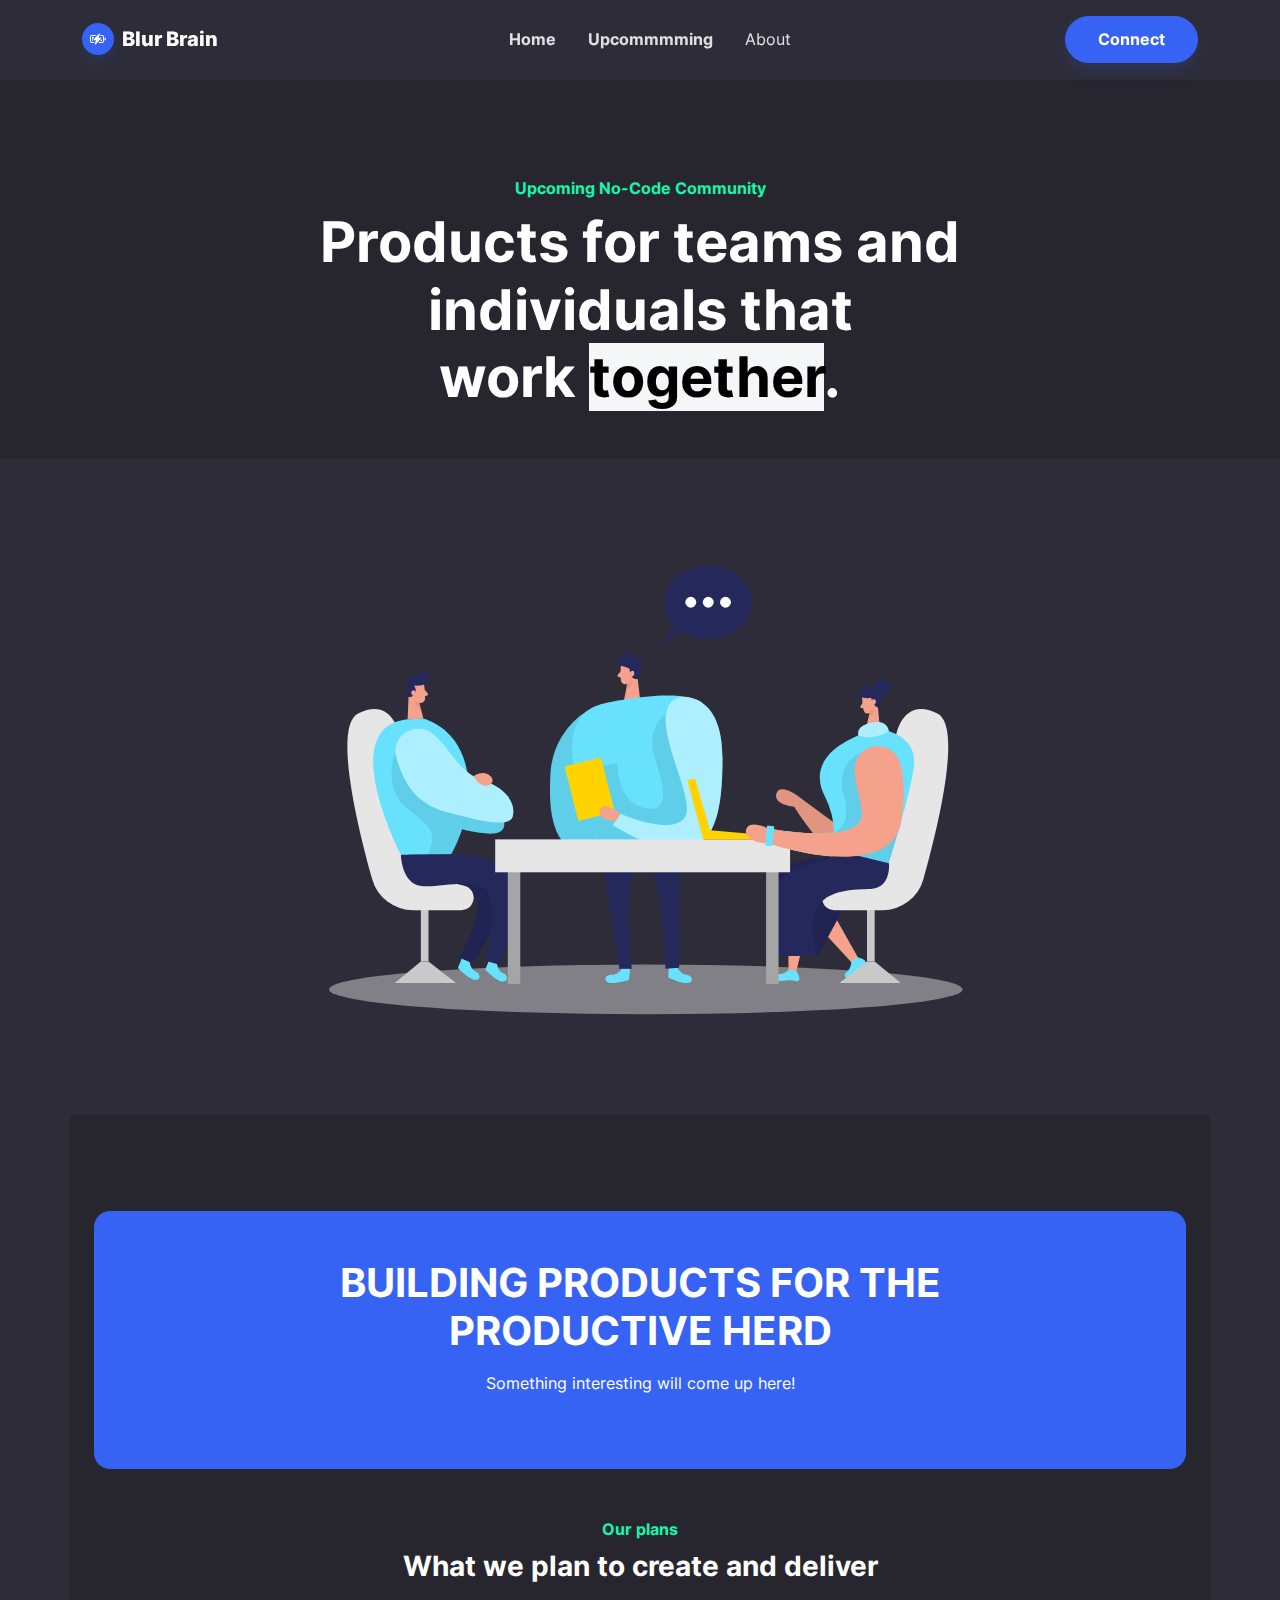
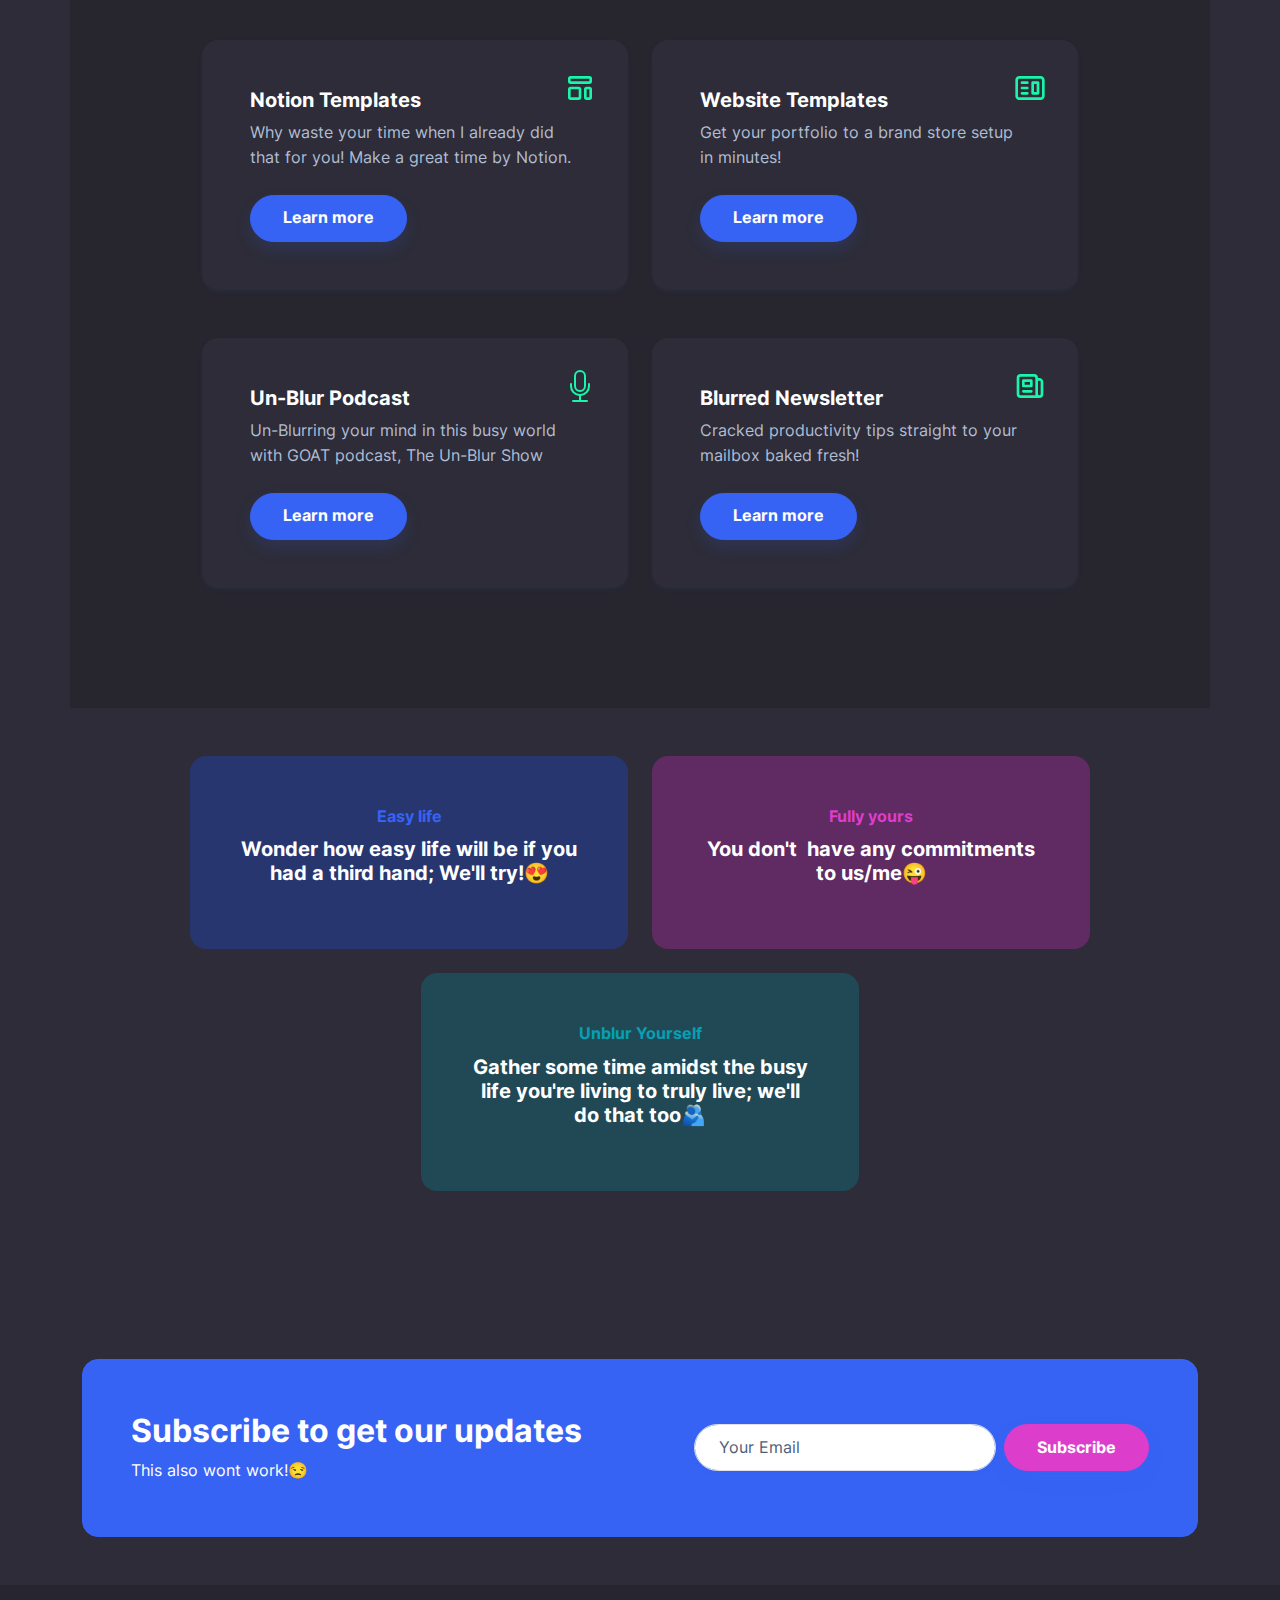
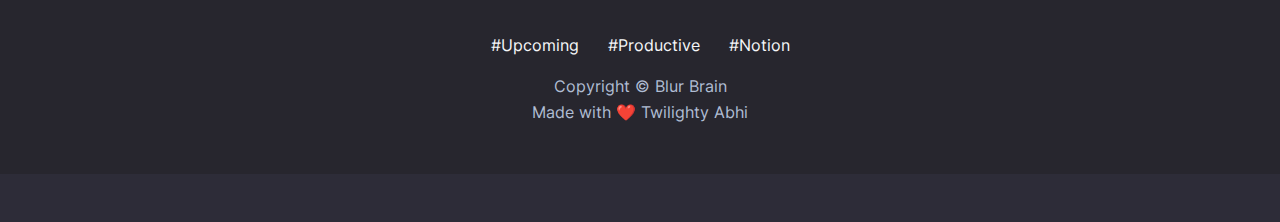
==== index.html @ 736ba72a "update email button" ====
<!DOCTYPE html>
<html lang="en">

<head>
    <meta charset="utf-8">
    <meta name="viewport" content="width=device-width, initial-scale=1.0, shrink-to-fit=no">
    <title>Blur Brain</title>
    <link rel="stylesheet" href="assets/bootstrap/css/bootstrap.min.css?h=c06c53460ac6ab7e74057187c6fd8adc">
    <link rel="stylesheet" href="assets/css/Inter.css?h=03e734e58616d9c693b0b31bc36dc69f">
    <link rel="stylesheet" href="assets/css/Footer-Dark-icons.css?h=8842ee6ebe74b158784dd25783a4609f">
    <link rel="stylesheet" href="assets/css/Team-images.css?h=4f3cfa46e40e236365345fc77963f4b8">
</head>

<body>
    <!-- Start: Navbar Centered Links -->
    <nav class="navbar navbar-dark navbar-expand-md sticky-top py-3" id="mainNav">
        <div class="container"><a class="navbar-brand d-flex align-items-center" href="/"><span class="bs-icon-sm bs-icon-circle bs-icon-primary shadow d-flex justify-content-center align-items-center me-2 bs-icon"><svg xmlns="http://www.w3.org/2000/svg" width="1em" height="1em" fill="currentColor" viewBox="0 0 16 16" class="bi bi-battery-charging">
                        <path d="M9.585 2.568a.5.5 0 0 1 .226.58L8.677 6.832h1.99a.5.5 0 0 1 .364.843l-5.334 5.667a.5.5 0 0 1-.842-.49L5.99 9.167H4a.5.5 0 0 1-.364-.843l5.333-5.667a.5.5 0 0 1 .616-.09z"></path>
                        <path d="M2 4h4.332l-.94 1H2a1 1 0 0 0-1 1v4a1 1 0 0 0 1 1h2.38l-.308 1H2a2 2 0 0 1-2-2V6a2 2 0 0 1 2-2z"></path>
                        <path d="M2 6h2.45L2.908 7.639A1.5 1.5 0 0 0 3.313 10H2V6zm8.595-2-.308 1H12a1 1 0 0 1 1 1v4a1 1 0 0 1-1 1H9.276l-.942 1H12a2 2 0 0 0 2-2V6a2 2 0 0 0-2-2h-1.405z"></path>
                        <path d="M12 10h-1.783l1.542-1.639c.097-.103.178-.218.241-.34V10zm0-3.354V6h-.646a1.5 1.5 0 0 1 .646.646zM16 8a1.5 1.5 0 0 1-1.5 1.5v-3A1.5 1.5 0 0 1 16 8z"></path>
                    </svg></span><strong>Blur Brain</strong></a><button data-bs-toggle="collapse" class="navbar-toggler" data-bs-target="#navcol-1"><span class="visually-hidden">Toggle navigation</span><span class="navbar-toggler-icon"></span></button>
            <div class="collapse navbar-collapse" id="navcol-1">
                <ul class="navbar-nav mx-auto">
                    <li class="nav-item"><a class="nav-link active" href="index.html">Home</a></li>
                    <li class="nav-item"><a class="nav-link active" data-bs-toggle="tooltip" data-bss-tooltip="" rel="author" title="See sometime soon, I'm slow in building!">Upcommmming</a></li>
                    <li class="nav-item"></li>
                    <li class="nav-item"></li>
                    <li class="nav-item"><a class="nav-link" href="about.html">About</a></li>
                </ul><a class="btn btn-primary shadow" role="button" href="mailto:info.twilightyabhi@gmail.com">Connect</a>
            </div>
        </div>
    </nav><!-- End: Navbar Centered Links -->
    <header class="bg-dark">
        <!-- Start: Hero Clean Reverse -->
        <div class="container pt-4 pt-xl-5">
            <div class="row pt-5">
                <div class="col-md-8 col-xl-8 text-center text-md-start mx-auto">
                    <div class="text-center">
                        <p class="fw-bold text-success mb-2">Upcoming No-Code Community</p>
                    </div>
                    <h1 class="display-4 fw-bold text-center mb-5">Products for teams and individuals that work&nbsp;<span class="text-bg-light underline">together</span>.</h1>
                </div>
            </div>
        </div><!-- End: Hero Clean Reverse -->
    </header><!-- Start: Brands -->
    <section class="text-center py-5"><img class="img-fluid" src="assets/img/illustrations/meeting.svg?h=c663f8d8c612bee13c84963c242e37c8" width="743" height="560"></section><!-- End: Brands -->
    <section>
        <!-- Start: Features Cards -->
        <div class="container bg-dark py-5">
            <!-- Start: Hero Banner Color -->
            <section class="py-4 py-xl-5">
                <div class="container h-100">
                    <div class="text-white bg-primary border rounded border-0 p-4 py-5">
                        <div class="row h-100">
                            <div class="col-md-10 col-xl-8 text-center d-flex d-sm-flex d-md-flex justify-content-center align-items-center mx-auto justify-content-md-start align-items-md-center justify-content-xl-center">
                                <div>
                                    <h1 class="text-uppercase fw-bold text-white mb-3">Building products for the productive herd</h1>
                                    <p class="mb-4">Something interesting will come up here!</p>
                                </div>
                            </div>
                        </div>
                    </div>
                </div>
            </section><!-- End: Hero Banner Color -->
            <div class="row">
                <div class="col-md-8 col-xl-6 text-center mx-auto">
                    <p class="fw-bold text-success mb-2">Our plans</p>
                    <h3 class="fw-bold">What we plan to create and deliver</h3>
                </div>
            </div>
            <div class="py-5 p-lg-5">
                <div class="row row-cols-1 row-cols-md-2 mx-auto" style="max-width: 900px;">
                    <div class="col mb-5">
                        <div class="card shadow-sm">
                            <div class="card-body px-4 py-5 px-md-5">
                                <div class="bs-icon-lg d-flex justify-content-center align-items-center mb-3 bs-icon" style="top: 1rem;right: 1rem;position: absolute;"><svg xmlns="http://www.w3.org/2000/svg" width="1em" height="1em" viewBox="0 0 24 24" fill="none" class="text-success">
                                        <path d="M4 5C4 4.44772 4.44772 4 5 4H19C19.5523 4 20 4.44772 20 5V7C20 7.55228 19.5523 8 19 8H5C4.44772 8 4 7.55228 4 7V5Z" stroke="currentColor" stroke-width="2" stroke-linecap="round" stroke-linejoin="round"></path>
                                        <path d="M4 13C4 12.4477 4.44772 12 5 12H11C11.5523 12 12 12.4477 12 13V19C12 19.5523 11.5523 20 11 20H5C4.44772 20 4 19.5523 4 19V13Z" stroke="currentColor" stroke-width="2" stroke-linecap="round" stroke-linejoin="round"></path>
                                        <path d="M16 13C16 12.4477 16.4477 12 17 12H19C19.5523 12 20 12.4477 20 13V19C20 19.5523 19.5523 20 19 20H17C16.4477 20 16 19.5523 16 19V13Z" stroke="currentColor" stroke-width="2" stroke-linecap="round" stroke-linejoin="round"></path>
                                    </svg></div>
                                <h5 class="fw-bold card-title">Notion Templates</h5>
                                <p class="text-muted card-text mb-4">Why waste your time when I already did that for you! Make a great time by Notion.</p><button class="btn btn-primary shadow" data-bs-toggle="tooltip" data-bss-tooltip="" type="button" title="Come back after sometime, Im slow in building!">Learn more</button>
                            </div>
                        </div>
                    </div>
                    <div class="col mb-5">
                        <div class="card shadow-sm">
                            <div class="card-body px-4 py-5 px-md-5">
                                <div class="bs-icon-lg d-flex justify-content-center align-items-center mb-3 bs-icon" style="top: 1rem;right: 1rem;position: absolute;"><svg xmlns="http://www.w3.org/2000/svg" width="1em" height="1em" viewBox="0 0 24 24" fill="none" class="text-success">
                                        <path fill-rule="evenodd" clip-rule="evenodd" d="M14 7C13.4477 7 13 7.44772 13 8V16C13 16.5523 13.4477 17 14 17H18C18.5523 17 19 16.5523 19 16V8C19 7.44772 18.5523 7 18 7H14ZM17 9H15V15H17V9Z" fill="currentColor"></path>
                                        <path d="M6 7C5.44772 7 5 7.44772 5 8C5 8.55228 5.44772 9 6 9H10C10.5523 9 11 8.55228 11 8C11 7.44772 10.5523 7 10 7H6Z" fill="currentColor"></path>
                                        <path d="M6 11C5.44772 11 5 11.4477 5 12C5 12.5523 5.44772 13 6 13H10C10.5523 13 11 12.5523 11 12C11 11.4477 10.5523 11 10 11H6Z" fill="currentColor"></path>
                                        <path d="M5 16C5 15.4477 5.44772 15 6 15H10C10.5523 15 11 15.4477 11 16C11 16.5523 10.5523 17 10 17H6C5.44772 17 5 16.5523 5 16Z" fill="currentColor"></path>
                                        <path fill-rule="evenodd" clip-rule="evenodd" d="M4 3C2.34315 3 1 4.34315 1 6V18C1 19.6569 2.34315 21 4 21H20C21.6569 21 23 19.6569 23 18V6C23 4.34315 21.6569 3 20 3H4ZM20 5H4C3.44772 5 3 5.44772 3 6V18C3 18.5523 3.44772 19 4 19H20C20.5523 19 21 18.5523 21 18V6C21 5.44772 20.5523 5 20 5Z" fill="currentColor"></path>
                                    </svg></div>
                                <h5 class="fw-bold card-title">Website Templates</h5>
                                <p class="text-muted card-text mb-4">Get your portfolio to a brand store setup in minutes!&nbsp;</p><button class="btn btn-primary shadow" data-bs-toggle="tooltip" data-bss-tooltip="" type="button" title="Come back after sometime, Im slow in building!">Learn more</button>
                            </div>
                        </div>
                    </div>
                    <div class="col mb-4">
                        <div class="card shadow-sm">
                            <div class="card-body px-4 py-5 px-md-5">
                                <div class="bs-icon-lg d-flex justify-content-center align-items-center mb-3 bs-icon" style="top: 1rem;right: 1rem;position: absolute;"><svg xmlns="http://www.w3.org/2000/svg" width="1em" height="1em" fill="currentColor" viewBox="0 0 16 16" class="bi bi-mic text-success">
                                        <path d="M3.5 6.5A.5.5 0 0 1 4 7v1a4 4 0 0 0 8 0V7a.5.5 0 0 1 1 0v1a5 5 0 0 1-4.5 4.975V15h3a.5.5 0 0 1 0 1h-7a.5.5 0 0 1 0-1h3v-2.025A5 5 0 0 1 3 8V7a.5.5 0 0 1 .5-.5z"></path>
                                        <path d="M10 8a2 2 0 1 1-4 0V3a2 2 0 1 1 4 0v5zM8 0a3 3 0 0 0-3 3v5a3 3 0 0 0 6 0V3a3 3 0 0 0-3-3z"></path>
                                    </svg></div>
                                <h5 class="fw-bold card-title">Un-Blur Podcast</h5>
                                <p class="text-muted card-text mb-4">Un-Blurring your mind in this busy world with GOAT podcast, The Un-Blur Show&nbsp;</p><button class="btn btn-primary shadow" data-bs-toggle="tooltip" data-bss-tooltip="" type="button" title="Come back after sometime, Im slow in building!">Learn more</button>
                            </div>
                        </div>
                    </div>
                    <div class="col mb-4">
                        <div class="card shadow-sm">
                            <div class="card-body px-4 py-5 px-md-5">
                                <div class="bs-icon-lg d-flex justify-content-center align-items-center mb-3 bs-icon" style="top: 1rem;right: 1rem;position: absolute;"><svg xmlns="http://www.w3.org/2000/svg" width="1em" height="1em" viewBox="0 0 24 24" fill="none" class="text-success">
                                        <path d="M19 20H5C3.89543 20 3 19.1046 3 18L3 6C3 4.89543 3.89543 4 5 4L15 4C16.1046 4 17 4.89543 17 6V7M19 20C17.8954 20 17 19.1046 17 18L17 7M19 20C20.1046 20 21 19.1046 21 18V9C21 7.89543 20.1046 7 19 7L17 7M13 4L9 4M7 16H13M7 8H13V12H7V8Z" stroke="currentColor" stroke-width="2" stroke-linecap="round" stroke-linejoin="round"></path>
                                    </svg></div>
                                <h5 class="fw-bold card-title">Blurred Newsletter</h5>
                                <p class="text-muted card-text mb-4">Cracked productivity tips straight to your mailbox baked fresh!</p><button class="btn btn-primary shadow" data-bs-toggle="tooltip" data-bss-tooltip="" type="button" title="Come back after sometime, Im slow in building!">Learn more</button>
                            </div>
                        </div>
                    </div>
                </div>
            </div>
        </div><!-- End: Features Cards -->
    </section>
    <section>
        <!-- Start: Features Cards -->
        <div class="container py-5">
            <div class="mx-auto" style="max-width: 900px;">
                <div class="row row-cols-1 row-cols-md-2 d-flex justify-content-center">
                    <div class="col mb-4">
                        <div class="card bg-primary-light">
                            <div class="card-body text-center px-4 py-5 px-md-5">
                                <p class="fw-bold text-primary card-text mb-2">Easy life</p>
                                <h5 class="fw-bold card-title mb-3">Wonder how easy life will be if you had a third hand; We'll try!😍</h5>
                            </div>
                        </div>
                    </div>
                    <div class="col mb-4">
                        <div class="card bg-secondary-light">
                            <div class="card-body text-center px-4 py-5 px-md-5">
                                <p class="fw-bold text-secondary card-text mb-2">Fully yours</p>
                                <h5 class="fw-bold card-title mb-3">You don't&nbsp; have any commitments to us/me😜</h5>
                            </div>
                        </div>
                    </div>
                    <div class="col mb-4">
                        <div class="card bg-info-light">
                            <div class="card-body text-center px-4 py-5 px-md-5">
                                <p class="fw-bold text-info card-text mb-2">Unblur Yourself</p>
                                <h5 class="fw-bold card-title mb-3">Gather some time amidst the busy life you're living to truly live; we'll do that too🫂</h5>
                            </div>
                        </div>
                    </div>
                </div>
            </div>
        </div><!-- End: Features Cards -->
    </section><!-- Start: Newsletter Subscription Color -->
    <section class="py-5">
        <!-- Start: Newsletter Primary -->
        <section class="py-5">
            <div class="container">
                <div class="text-white bg-primary border rounded border-primary d-flex flex-column justify-content-between align-items-center flex-lg-row p-4 p-lg-5">
                    <div class="text-center text-lg-start py-3 py-lg-1">
                        <h2 class="fw-bold mb-2">Subscribe to get our updates</h2>
                        <p class="mb-0">This also wont work!😒</p>
                    </div>
                    <form class="d-flex justify-content-center flex-wrap flex-lg-nowrap">
                        <div class="my-2"><input class="border rounded-pill shadow-sm form-control" type="email" name="email" placeholder="Your Email"></div>
                        <div class="my-2"><button class="btn btn-secondary shadow ms-2" type="submit">Subscribe </button></div>
                    </form>
                </div>
            </div>
        </section><!-- End: Newsletter Primary -->
        <!-- Start: Footer Dark -->
        <footer class="text-center bg-dark">
            <div class="container text-white py-4 py-lg-5">
                <ul class="list-inline">
                    <li class="list-inline-item me-4"><a class="link-light" href="#">#Upcoming</a></li>
                    <li class="list-inline-item me-4"><a class="link-light" href="#">#Productive</a></li>
                    <li class="list-inline-item"><a class="link-light" href="#">#Notion</a></li>
                </ul>
                <p class="text-muted mb-0">Copyright © Blur Brain<br>Made with ❤️ Twilighty Abhi</p>
            </div>
        </footer><!-- End: Footer Dark -->
    </section><!-- End: Newsletter Subscription Color -->
    <!-- Start: Footer Multi Column -->
    <footer class="bg-dark"></footer><!-- End: Footer Multi Column -->
    <script src="https://cdn.jsdelivr.net/npm/bootstrap@5.2.3/dist/js/bootstrap.bundle.min.js"></script>
    <script src="assets/js/bs-init.js?h=f85385df9bc7fca4241bc1dbf53b9d61"></script>
    <script src="assets/js/bold-and-dark.js?h=78569998362133b84a76614652f3624f"></script>
</body>

</html>
---- assets/css/Inter.css ----
@font-face {
	font-family: 'Inter';
	src: url(../../assets/fonts/UcC73FwrK3iLTeHuS_fvQtMwCp50KnMa2JL7SUc.woff2?h=03e734e58616d9c693b0b31bc36dc69f) format('woff2');
	font-weight: 300;
	font-style: normal;
	font-display: swap;
	unicode-range: U+0460-052F, U+1C80-1C88, U+20B4, U+2DE0-2DFF, U+A640-A69F, U+FE2E-FE2F;
}

@font-face {
	font-family: 'Inter';
	src: url(../../assets/fonts/UcC73FwrK3iLTeHuS_fvQtMwCp50KnMa0ZL7SUc.woff2?h=03e734e58616d9c693b0b31bc36dc69f) format('woff2');
	font-weight: 300;
	font-style: normal;
	font-display: swap;
	unicode-range: U+0301, U+0400-045F, U+0490-0491, U+04B0-04B1, U+2116;
}

@font-face {
	font-family: 'Inter';
	src: url(../../assets/fonts/UcC73FwrK3iLTeHuS_fvQtMwCp50KnMa2ZL7SUc.woff2?h=03e734e58616d9c693b0b31bc36dc69f) format('woff2');
	font-weight: 300;
	font-style: normal;
	font-display: swap;
	unicode-range: U+1F00-1FFF;
}

@font-face {
	font-family: 'Inter';
	src: url(../../assets/fonts/UcC73FwrK3iLTeHuS_fvQtMwCp50KnMa1pL7SUc.woff2?h=03e734e58616d9c693b0b31bc36dc69f) format('woff2');
	font-weight: 300;
	font-style: normal;
	font-display: swap;
	unicode-range: U+0370-03FF;
}

@font-face {
	font-family: 'Inter';
	src: url(../../assets/fonts/UcC73FwrK3iLTeHuS_fvQtMwCp50KnMa2pL7SUc.woff2?h=03e734e58616d9c693b0b31bc36dc69f) format('woff2');
	font-weight: 300;
	font-style: normal;
	font-display: swap;
	unicode-range: U+0102-0103, U+0110-0111, U+0128-0129, U+0168-0169, U+01A0-01A1, U+01AF-01B0, U+1EA0-1EF9, U+20AB;
}

@font-face {
	font-family: 'Inter';
	src: url(../../assets/fonts/UcC73FwrK3iLTeHuS_fvQtMwCp50KnMa25L7SUc.woff2?h=03e734e58616d9c693b0b31bc36dc69f) format('woff2');
	font-weight: 300;
	font-style: normal;
	font-display: swap;
	unicode-range: U+0100-024F, U+0259, U+1E00-1EFF, U+2020, U+20A0-20AB, U+20AD-20CF, U+2113, U+2C60-2C7F, U+A720-A7FF;
}

@font-face {
	font-family: 'Inter';
	src: url(../../assets/fonts/UcC73FwrK3iLTeHuS_fvQtMwCp50KnMa1ZL7.woff2?h=03e734e58616d9c693b0b31bc36dc69f) format('woff2');
	font-weight: 300;
	font-style: normal;
	font-display: swap;
	unicode-range: U+0000-00FF, U+0131, U+0152-0153, U+02BB-02BC, U+02C6, U+02DA, U+02DC, U+2000-206F, U+2074, U+20AC, U+2122, U+2191, U+2193, U+2212, U+2215, U+FEFF, U+FFFD;
}

@font-face {
	font-family: 'Inter';
	src: url(../../assets/fonts/UcC73FwrK3iLTeHuS_fvQtMwCp50KnMa2JL7SUc.woff2?h=03e734e58616d9c693b0b31bc36dc69f) format('woff2');
	font-weight: 400;
	font-style: normal;
	font-display: swap;
	unicode-range: U+0460-052F, U+1C80-1C88, U+20B4, U+2DE0-2DFF, U+A640-A69F, U+FE2E-FE2F;
}

@font-face {
	font-family: 'Inter';
	src: url(../../assets/fonts/UcC73FwrK3iLTeHuS_fvQtMwCp50KnMa0ZL7SUc.woff2?h=03e734e58616d9c693b0b31bc36dc69f) format('woff2');
	font-weight: 400;
	font-style: normal;
	font-display: swap;
	unicode-range: U+0301, U+0400-045F, U+0490-0491, U+04B0-04B1, U+2116;
}

@font-face {
	font-family: 'Inter';
	src: url(../../assets/fonts/UcC73FwrK3iLTeHuS_fvQtMwCp50KnMa2ZL7SUc.woff2?h=03e734e58616d9c693b0b31bc36dc69f) format('woff2');
	font-weight: 400;
	font-style: normal;
	font-display: swap;
	unicode-range: U+1F00-1FFF;
}

@font-face {
	font-family: 'Inter';
	src: url(../../assets/fonts/UcC73FwrK3iLTeHuS_fvQtMwCp50KnMa1pL7SUc.woff2?h=03e734e58616d9c693b0b31bc36dc69f) format('woff2');
	font-weight: 400;
	font-style: normal;
	font-display: swap;
	unicode-range: U+0370-03FF;
}

@font-face {
	font-family: 'Inter';
	src: url(../../assets/fonts/UcC73FwrK3iLTeHuS_fvQtMwCp50KnMa2pL7SUc.woff2?h=03e734e58616d9c693b0b31bc36dc69f) format('woff2');
	font-weight: 400;
	font-style: normal;
	font-display: swap;
	unicode-range: U+0102-0103, U+0110-0111, U+0128-0129, U+0168-0169, U+01A0-01A1, U+01AF-01B0, U+1EA0-1EF9, U+20AB;
}

@font-face {
	font-family: 'Inter';
	src: url(../../assets/fonts/UcC73FwrK3iLTeHuS_fvQtMwCp50KnMa25L7SUc.woff2?h=03e734e58616d9c693b0b31bc36dc69f) format('woff2');
	font-weight: 400;
	font-style: normal;
	font-display: swap;
	unicode-range: U+0100-024F, U+0259, U+1E00-1EFF, U+2020, U+20A0-20AB, U+20AD-20CF, U+2113, U+2C60-2C7F, U+A720-A7FF;
}

@font-face {
	font-family: 'Inter';
	src: url(../../assets/fonts/UcC73FwrK3iLTeHuS_fvQtMwCp50KnMa1ZL7.woff2?h=03e734e58616d9c693b0b31bc36dc69f) format('woff2');
	font-weight: 400;
	font-style: normal;
	font-display: swap;
	unicode-range: U+0000-00FF, U+0131, U+0152-0153, U+02BB-02BC, U+02C6, U+02DA, U+02DC, U+2000-206F, U+2074, U+20AC, U+2122, U+2191, U+2193, U+2212, U+2215, U+FEFF, U+FFFD;
}

@font-face {
	font-family: 'Inter';
	src: url(../../assets/fonts/UcC73FwrK3iLTeHuS_fvQtMwCp50KnMa2JL7SUc.woff2?h=03e734e58616d9c693b0b31bc36dc69f) format('woff2');
	font-weight: 600;
	font-style: normal;
	font-display: swap;
	unicode-range: U+0460-052F, U+1C80-1C88, U+20B4, U+2DE0-2DFF, U+A640-A69F, U+FE2E-FE2F;
}

@font-face {
	font-family: 'Inter';
	src: url(../../assets/fonts/UcC73FwrK3iLTeHuS_fvQtMwCp50KnMa0ZL7SUc.woff2?h=03e734e58616d9c693b0b31bc36dc69f) format('woff2');
	font-weight: 600;
	font-style: normal;
	font-display: swap;
	unicode-range: U+0301, U+0400-045F, U+0490-0491, U+04B0-04B1, U+2116;
}

@font-face {
	font-family: 'Inter';
	src: url(../../assets/fonts/UcC73FwrK3iLTeHuS_fvQtMwCp50KnMa2ZL7SUc.woff2?h=03e734e58616d9c693b0b31bc36dc69f) format('woff2');
	font-weight: 600;
	font-style: normal;
	font-display: swap;
	unicode-range: U+1F00-1FFF;
}

@font-face {
	font-family: 'Inter';
	src: url(../../assets/fonts/UcC73FwrK3iLTeHuS_fvQtMwCp50KnMa1pL7SUc.woff2?h=03e734e58616d9c693b0b31bc36dc69f) format('woff2');
	font-weight: 600;
	font-style: normal;
	font-display: swap;
	unicode-range: U+0370-03FF;
}

@font-face {
	font-family: 'Inter';
	src: url(../../assets/fonts/UcC73FwrK3iLTeHuS_fvQtMwCp50KnMa2pL7SUc.woff2?h=03e734e58616d9c693b0b31bc36dc69f) format('woff2');
	font-weight: 600;
	font-style: normal;
	font-display: swap;
	unicode-range: U+0102-0103, U+0110-0111, U+0128-0129, U+0168-0169, U+01A0-01A1, U+01AF-01B0, U+1EA0-1EF9, U+20AB;
}

@font-face {
	font-family: 'Inter';
	src: url(../../assets/fonts/UcC73FwrK3iLTeHuS_fvQtMwCp50KnMa25L7SUc.woff2?h=03e734e58616d9c693b0b31bc36dc69f) format('woff2');
	font-weight: 600;
	font-style: normal;
	font-display: swap;
	unicode-range: U+0100-024F, U+0259, U+1E00-1EFF, U+2020, U+20A0-20AB, U+20AD-20CF, U+2113, U+2C60-2C7F, U+A720-A7FF;
}

@font-face {
	font-family: 'Inter';
	src: url(../../assets/fonts/UcC73FwrK3iLTeHuS_fvQtMwCp50KnMa1ZL7.woff2?h=03e734e58616d9c693b0b31bc36dc69f) format('woff2');
	font-weight: 600;
	font-style: normal;
	font-display: swap;
	unicode-range: U+0000-00FF, U+0131, U+0152-0153, U+02BB-02BC, U+02C6, U+02DA, U+02DC, U+2000-206F, U+2074, U+20AC, U+2122, U+2191, U+2193, U+2212, U+2215, U+FEFF, U+FFFD;
}

@font-face {
	font-family: 'Inter';
	src: url(../../assets/fonts/UcC73FwrK3iLTeHuS_fvQtMwCp50KnMa2JL7SUc.woff2?h=03e734e58616d9c693b0b31bc36dc69f) format('woff2');
	font-weight: 700;
	font-style: normal;
	font-display: swap;
	unicode-range: U+0460-052F, U+1C80-1C88, U+20B4, U+2DE0-2DFF, U+A640-A69F, U+FE2E-FE2F;
}

@font-face {
	font-family: 'Inter';
	src: url(../../assets/fonts/UcC73FwrK3iLTeHuS_fvQtMwCp50KnMa0ZL7SUc.woff2?h=03e734e58616d9c693b0b31bc36dc69f) format('woff2');
	font-weight: 700;
	font-style: normal;
	font-display: swap;
	unicode-range: U+0301, U+0400-045F, U+0490-0491, U+04B0-04B1, U+2116;
}

@font-face {
	font-family: 'Inter';
	src: url(../../assets/fonts/UcC73FwrK3iLTeHuS_fvQtMwCp50KnMa2ZL7SUc.woff2?h=03e734e58616d9c693b0b31bc36dc69f) format('woff2');
	font-weight: 700;
	font-style: normal;
	font-display: swap;
	unicode-range: U+1F00-1FFF;
}

@font-face {
	font-family: 'Inter';
	src: url(../../assets/fonts/UcC73FwrK3iLTeHuS_fvQtMwCp50KnMa1pL7SUc.woff2?h=03e734e58616d9c693b0b31bc36dc69f) format('woff2');
	font-weight: 700;
	font-style: normal;
	font-display: swap;
	unicode-range: U+0370-03FF;
}

@font-face {
	font-family: 'Inter';
	src: url(../../assets/fonts/UcC73FwrK3iLTeHuS_fvQtMwCp50KnMa2pL7SUc.woff2?h=03e734e58616d9c693b0b31bc36dc69f) format('woff2');
	font-weight: 700;
	font-style: normal;
	font-display: swap;
	unicode-range: U+0102-0103, U+0110-0111, U+0128-0129, U+0168-0169, U+01A0-01A1, U+01AF-01B0, U+1EA0-1EF9, U+20AB;
}

@font-face {
	font-family: 'Inter';
	src: url(../../assets/fonts/UcC73FwrK3iLTeHuS_fvQtMwCp50KnMa25L7SUc.woff2?h=03e734e58616d9c693b0b31bc36dc69f) format('woff2');
	font-weight: 700;
	font-style: normal;
	font-display: swap;
	unicode-range: U+0100-024F, U+0259, U+1E00-1EFF, U+2020, U+20A0-20AB, U+20AD-20CF, U+2113, U+2C60-2C7F, U+A720-A7FF;
}

@font-face {
	font-family: 'Inter';
	src: url(../../assets/fonts/UcC73FwrK3iLTeHuS_fvQtMwCp50KnMa1ZL7.woff2?h=03e734e58616d9c693b0b31bc36dc69f) format('woff2');
	font-weight: 700;
	font-style: normal;
	font-display: swap;
	unicode-range: U+0000-00FF, U+0131, U+0152-0153, U+02BB-02BC, U+02C6, U+02DA, U+02DC, U+2000-206F, U+2074, U+20AC, U+2122, U+2191, U+2193, U+2212, U+2215, U+FEFF, U+FFFD;
}

@font-face {
	font-family: 'Inter';
	src: url(../../assets/fonts/UcC73FwrK3iLTeHuS_fvQtMwCp50KnMa2JL7SUc.woff2?h=03e734e58616d9c693b0b31bc36dc69f) format('woff2');
	font-weight: 800;
	font-style: normal;
	font-display: swap;
	unicode-range: U+0460-052F, U+1C80-1C88, U+20B4, U+2DE0-2DFF, U+A640-A69F, U+FE2E-FE2F;
}

@font-face {
	font-family: 'Inter';
	src: url(../../assets/fonts/UcC73FwrK3iLTeHuS_fvQtMwCp50KnMa0ZL7SUc.woff2?h=03e734e58616d9c693b0b31bc36dc69f) format('woff2');
	font-weight: 800;
	font-style: normal;
	font-display: swap;
	unicode-range: U+0301, U+0400-045F, U+0490-0491, U+04B0-04B1, U+2116;
}

@font-face {
	font-family: 'Inter';
	src: url(../../assets/fonts/UcC73FwrK3iLTeHuS_fvQtMwCp50KnMa2ZL7SUc.woff2?h=03e734e58616d9c693b0b31bc36dc69f) format('woff2');
	font-weight: 800;
	font-style: normal;
	font-display: swap;
	unicode-range: U+1F00-1FFF;
}

@font-face {
	font-family: 'Inter';
	src: url(../../assets/fonts/UcC73FwrK3iLTeHuS_fvQtMwCp50KnMa1pL7SUc.woff2?h=03e734e58616d9c693b0b31bc36dc69f) format('woff2');
	font-weight: 800;
	font-style: normal;
	font-display: swap;
	unicode-range: U+0370-03FF;
}

@font-face {
	font-family: 'Inter';
	src: url(../../assets/fonts/UcC73FwrK3iLTeHuS_fvQtMwCp50KnMa2pL7SUc.woff2?h=03e734e58616d9c693b0b31bc36dc69f) format('woff2');
	font-weight: 800;
	font-style: normal;
	font-display: swap;
	unicode-range: U+0102-0103, U+0110-0111, U+0128-0129, U+0168-0169, U+01A0-01A1, U+01AF-01B0, U+1EA0-1EF9, U+20AB;
}

@font-face {
	font-family: 'Inter';
	src: url(../../assets/fonts/UcC73FwrK3iLTeHuS_fvQtMwCp50KnMa25L7SUc.woff2?h=03e734e58616d9c693b0b31bc36dc69f) format('woff2');
	font-weight: 800;
	font-style: normal;
	font-display: swap;
	unicode-range: U+0100-024F, U+0259, U+1E00-1EFF, U+2020, U+20A0-20AB, U+20AD-20CF, U+2113, U+2C60-2C7F, U+A720-A7FF;
}

@font-face {
	font-family: 'Inter';
	src: url(../../assets/fonts/UcC73FwrK3iLTeHuS_fvQtMwCp50KnMa1ZL7.woff2?h=03e734e58616d9c693b0b31bc36dc69f) format('woff2');
	font-weight: 800;
	font-style: normal;
	font-display: swap;
	unicode-range: U+0000-00FF, U+0131, U+0152-0153, U+02BB-02BC, U+02C6, U+02DA, U+02DC, U+2000-206F, U+2074, U+20AC, U+2122, U+2191, U+2193, U+2212, U+2215, U+FEFF, U+FFFD;
}
---- assets/css/Footer-Dark-icons.css ----
.bs-icon {
  --bs-icon-size: .75rem;
  display: flex;
  flex-shrink: 0;
  justify-content: center;
  align-items: center;
  font-size: var(--bs-icon-size);
  width: calc(var(--bs-icon-size) * 2);
  height: calc(var(--bs-icon-size) * 2);
  color: var(--bs-primary);
}

.bs-icon-xs {
  --bs-icon-size: 1rem;
  width: calc(var(--bs-icon-size) * 1.5);
  height: calc(var(--bs-icon-size) * 1.5);
}

.bs-icon-sm {
  --bs-icon-size: 1rem;
}

.bs-icon-md {
  --bs-icon-size: 1.5rem;
}

.bs-icon-lg {
  --bs-icon-size: 2rem;
}

.bs-icon-xl {
  --bs-icon-size: 2.5rem;
}

.bs-icon.bs-icon-primary {
  color: var(--bs-white);
  background: var(--bs-primary);
}

.bs-icon.bs-icon-primary-light {
  color: var(--bs-primary);
  background: rgba(var(--bs-primary-rgb), .2);
}

.bs-icon.bs-icon-semi-white {
  color: var(--bs-primary);
  background: rgba(255, 255, 255, .5);
}

.bs-icon.bs-icon-rounded {
  border-radius: .5rem;
}

.bs-icon.bs-icon-circle {
  border-radius: 50%;
}

span {
}
---- assets/css/Team-images.css ----
.fit-cover {
  object-fit: cover;
}
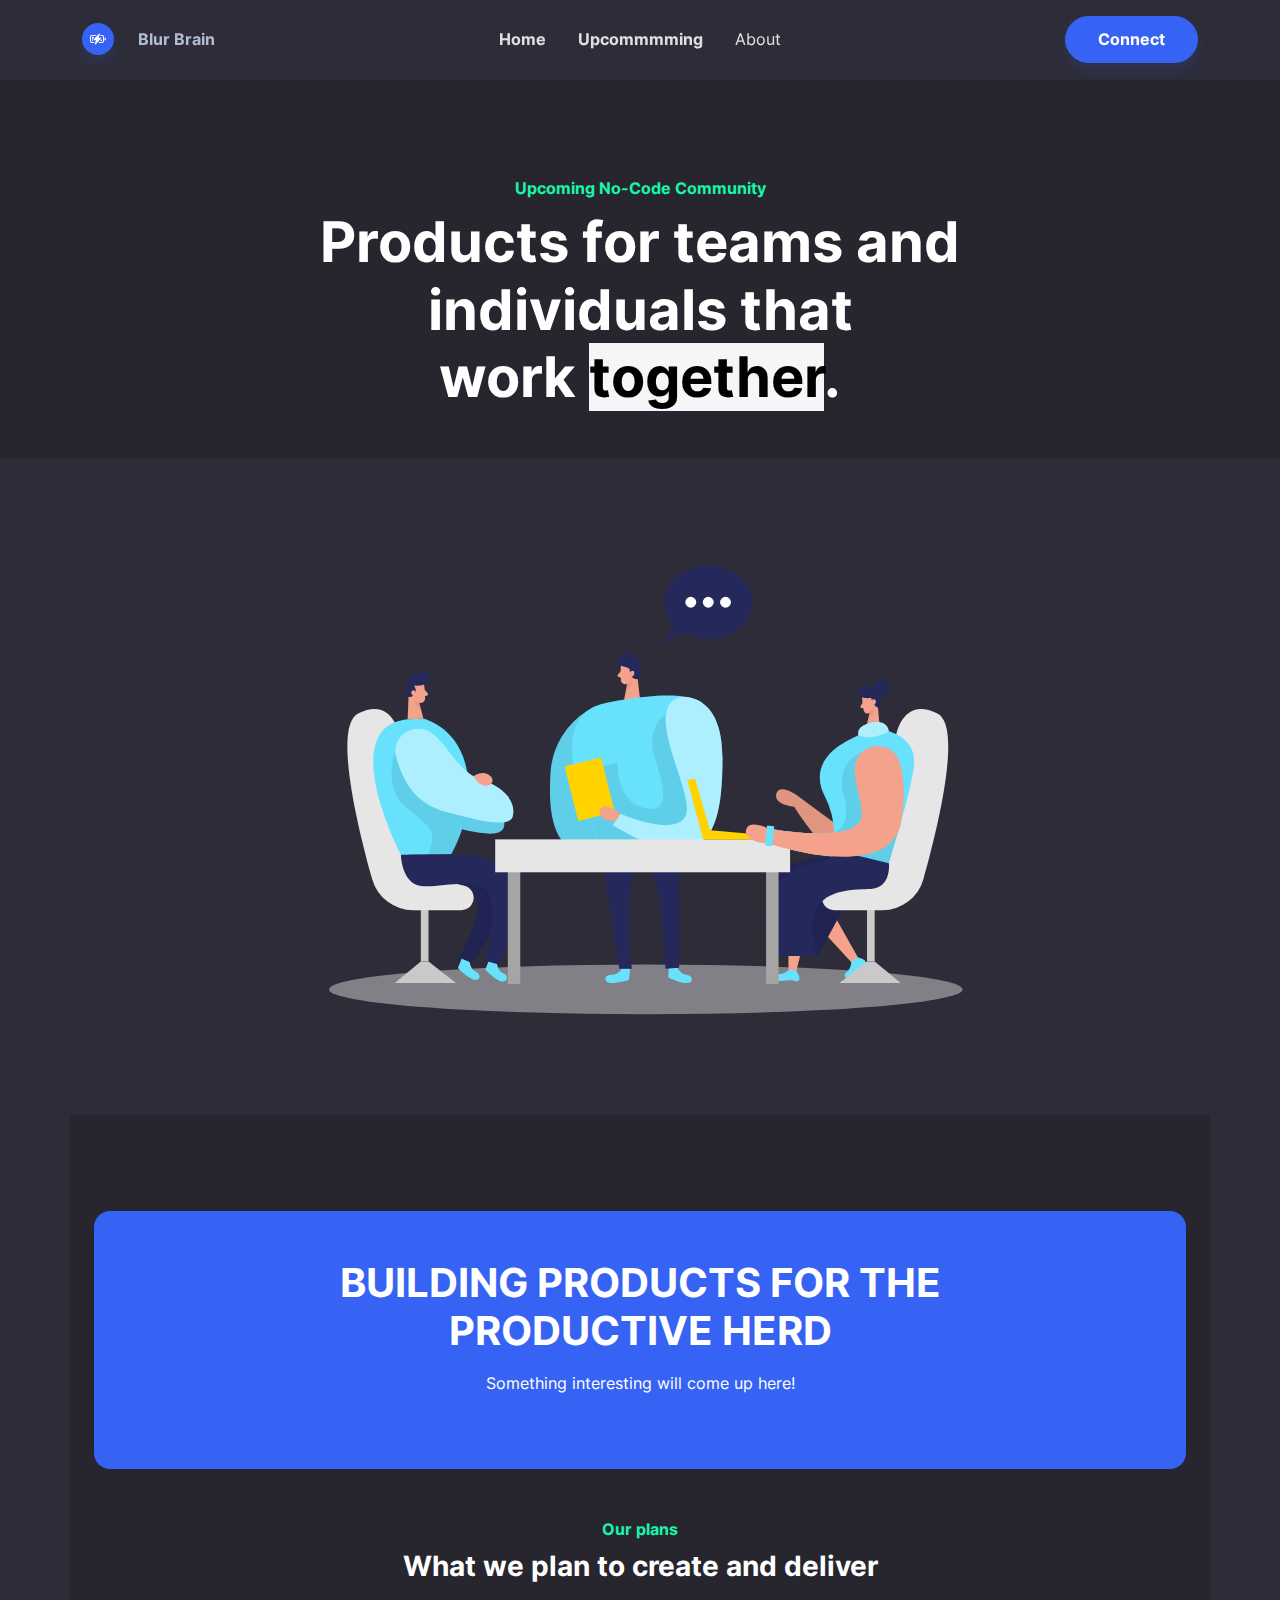
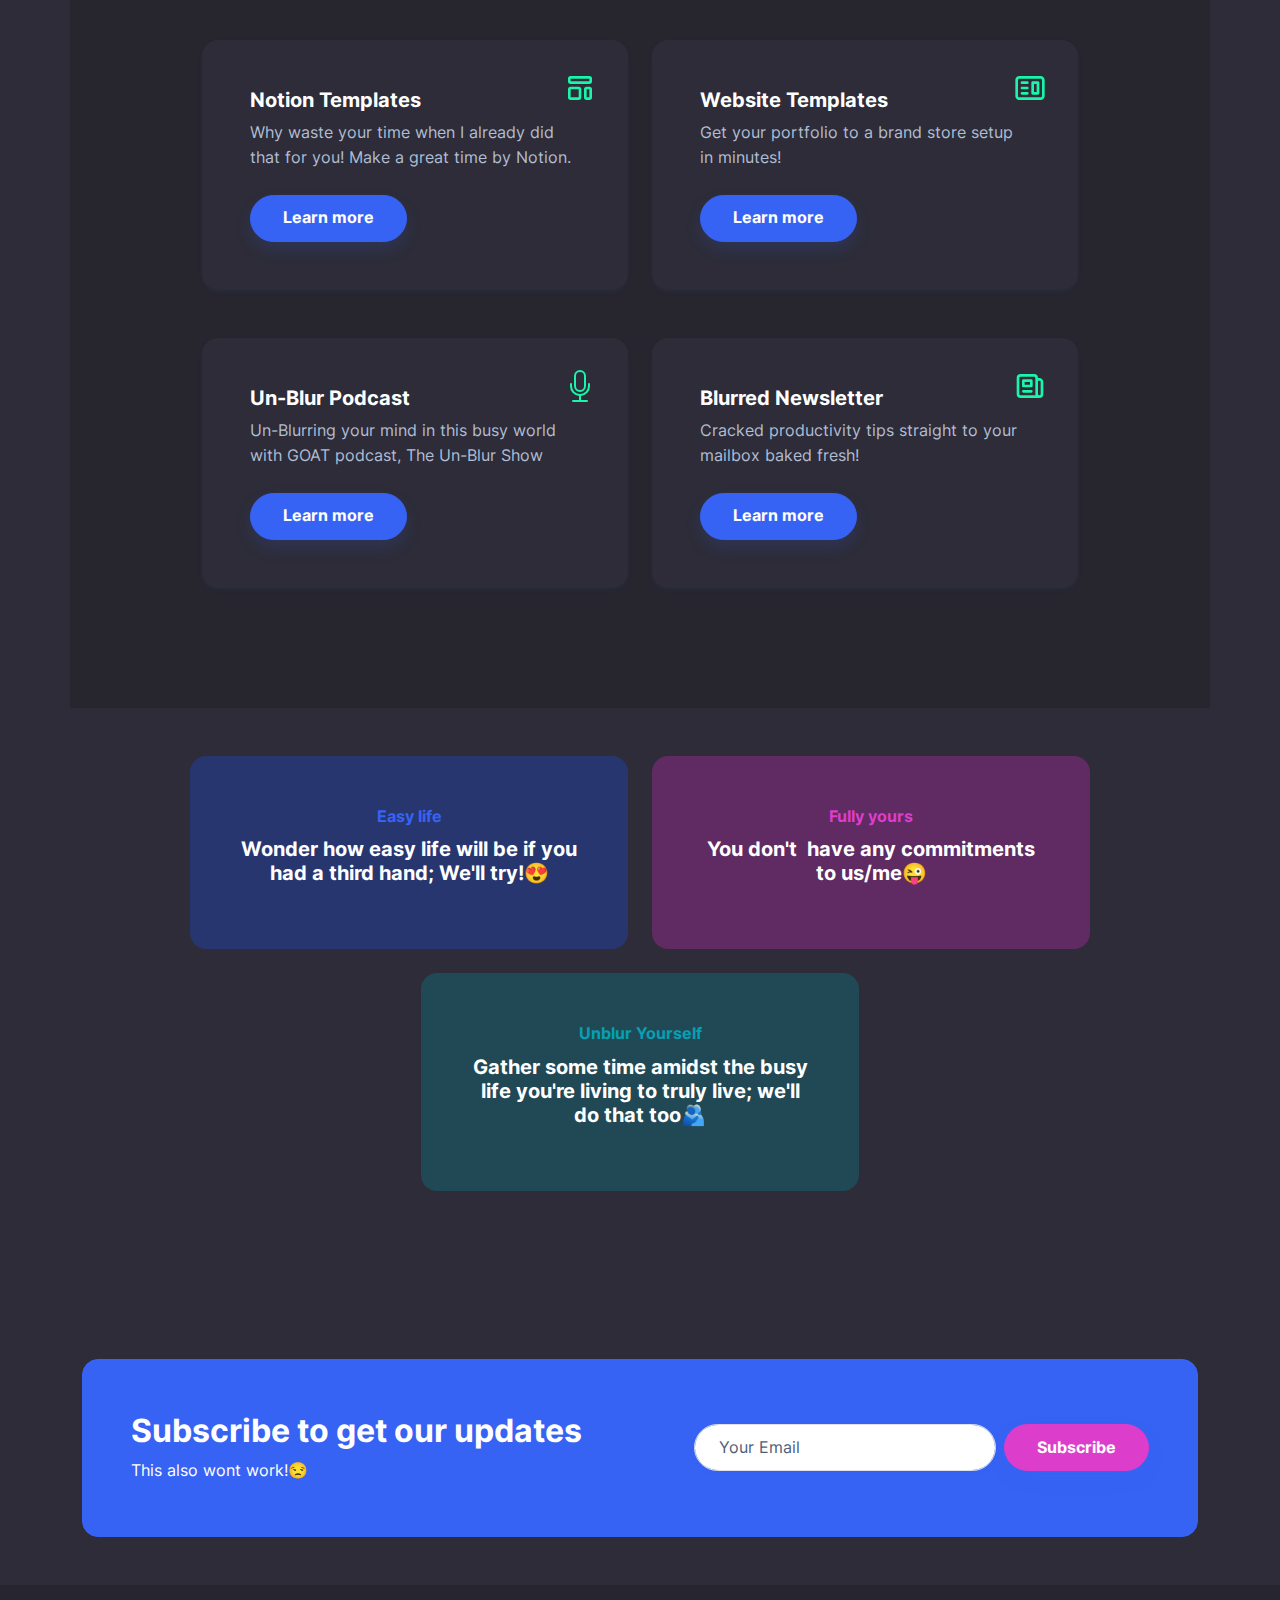
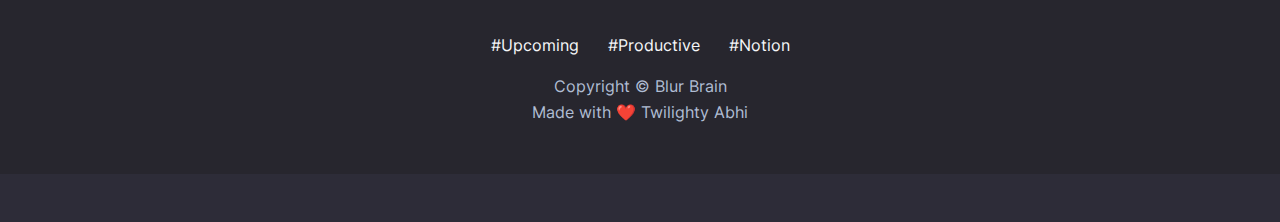
==== commit db263ea5: "Update title link" ====
--- a/index.html
+++ b/index.html
@@ -19,7 +19,7 @@
                         <path d="M2 4h4.332l-.94 1H2a1 1 0 0 0-1 1v4a1 1 0 0 0 1 1h2.38l-.308 1H2a2 2 0 0 1-2-2V6a2 2 0 0 1 2-2z"></path>
                         <path d="M2 6h2.45L2.908 7.639A1.5 1.5 0 0 0 3.313 10H2V6zm8.595-2-.308 1H12a1 1 0 0 1 1 1v4a1 1 0 0 1-1 1H9.276l-.942 1H12a2 2 0 0 0 2-2V6a2 2 0 0 0-2-2h-1.405z"></path>
                         <path d="M12 10h-1.783l1.542-1.639c.097-.103.178-.218.241-.34V10zm0-3.354V6h-.646a1.5 1.5 0 0 1 .646.646zM16 8a1.5 1.5 0 0 1-1.5 1.5v-3A1.5 1.5 0 0 1 16 8z"></path>
-                    </svg></span><strong>Blur Brain</strong></a><button data-bs-toggle="collapse" class="navbar-toggler" data-bs-target="#navcol-1"><span class="visually-hidden">Toggle navigation</span><span class="navbar-toggler-icon"></span></button>
+                    </svg></span><strong> <a href="/index.html" >Blur Brain </a></strong><button data-bs-toggle="collapse" class="navbar-toggler" data-bs-target="#navcol-1"><span class="visually-hidden">Toggle navigation</span><span class="navbar-toggler-icon"></span></button>
             <div class="collapse navbar-collapse" id="navcol-1">
                 <ul class="navbar-nav mx-auto">
                     <li class="nav-item"><a class="nav-link active" href="index.html">Home</a></li>
@@ -30,6 +30,7 @@
                 </ul><a class="btn btn-primary shadow" role="button" href="mailto:info.twilightyabhi@gmail.com">Connect</a>
             </div>
         </div>
+        
     </nav><!-- End: Navbar Centered Links -->
     <header class="bg-dark">
         <!-- Start: Hero Clean Reverse -->
@@ -170,7 +171,7 @@
                     </div>
                     <form class="d-flex justify-content-center flex-wrap flex-lg-nowrap">
                         <div class="my-2"><input class="border rounded-pill shadow-sm form-control" type="email" name="email" placeholder="Your Email"></div>
-                        <div class="my-2"><button class="btn btn-secondary shadow ms-2" type="submit">Subscribe </button></div>
+                        <div class="my-2"><button class="btn btn-secondary shadow ms-2" type="button">Subscribe </button></div>
                     </form>
                 </div>
             </div>
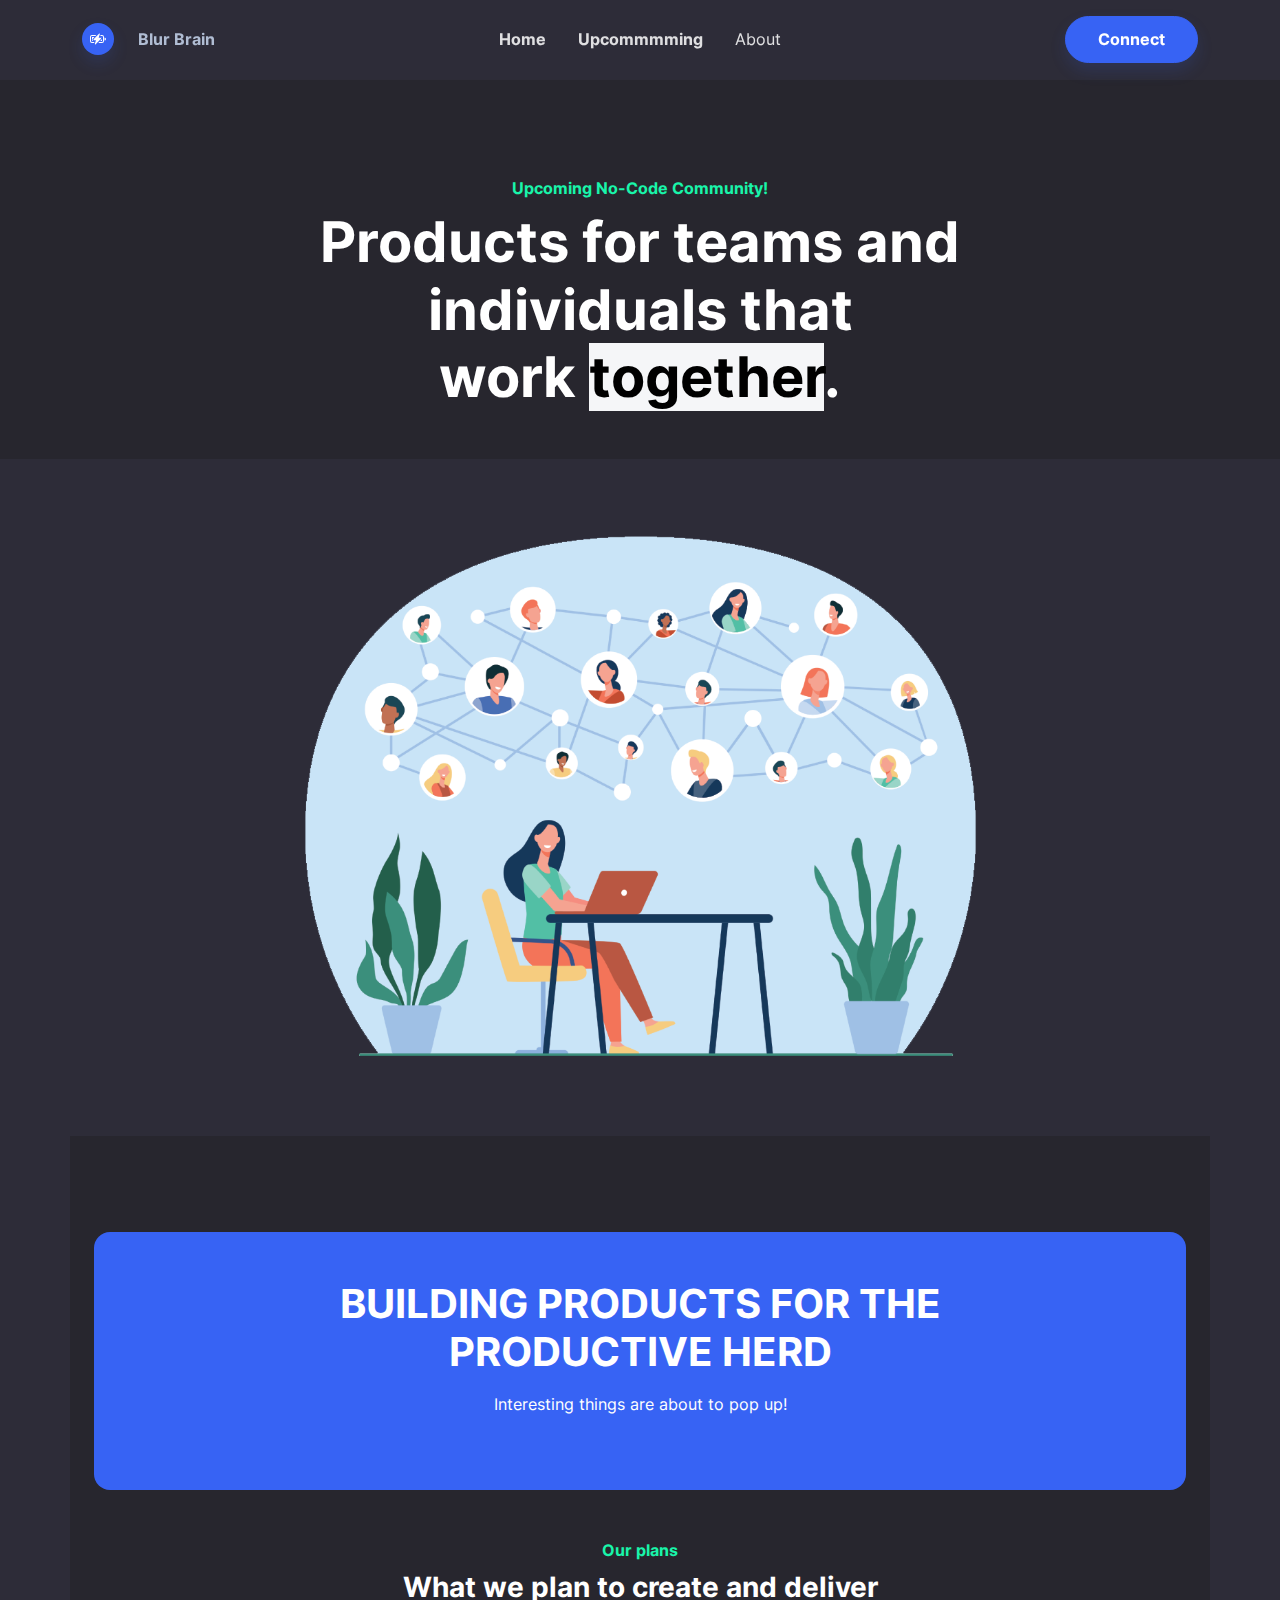
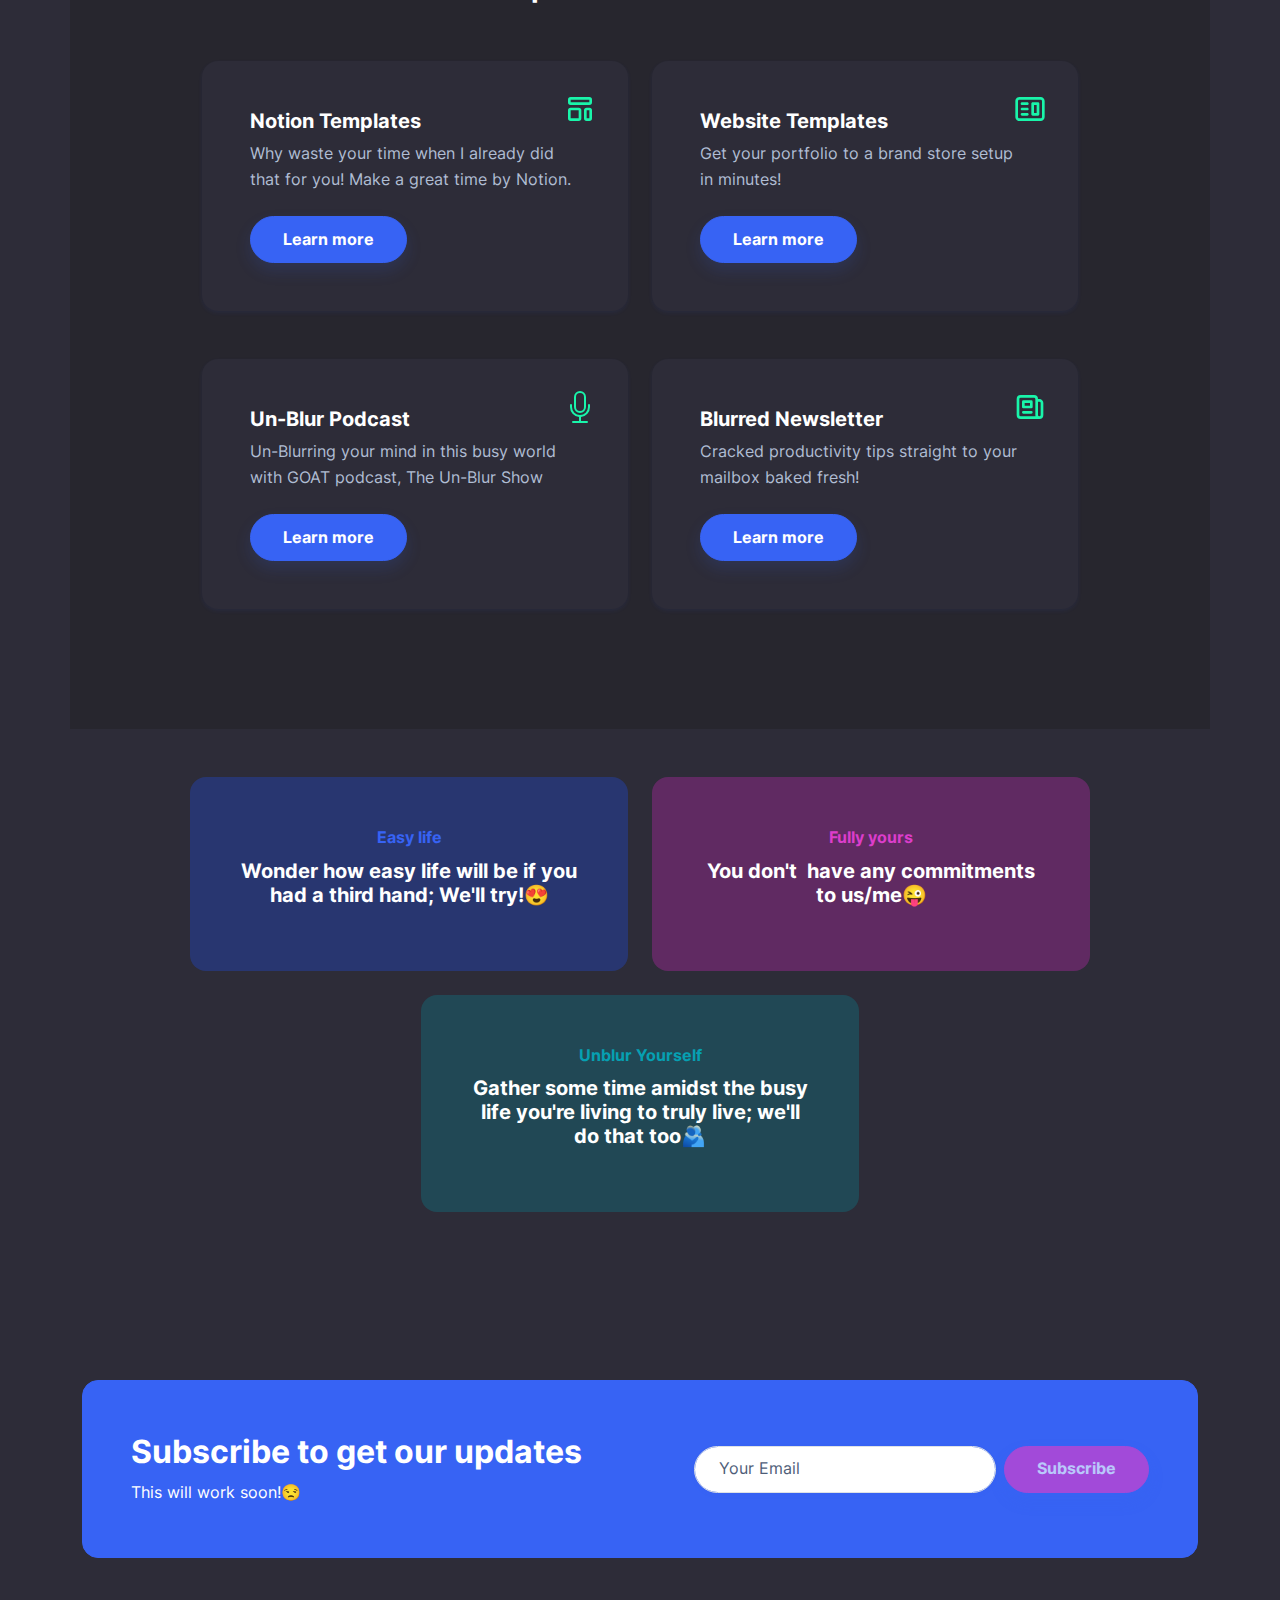
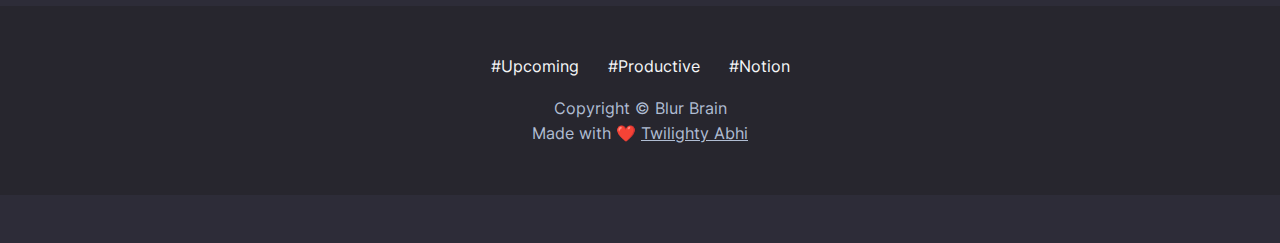
==== commit a2f1d1b7: "updated link and img" ====
--- a/index.html
+++ b/index.html
@@ -38,14 +38,14 @@
             <div class="row pt-5">
                 <div class="col-md-8 col-xl-8 text-center text-md-start mx-auto">
                     <div class="text-center">
-                        <p class="fw-bold text-success mb-2">Upcoming No-Code Community</p>
+                        <p class="fw-bold text-success mb-2">Upcoming No-Code Community!</p>
                     </div>
                     <h1 class="display-4 fw-bold text-center mb-5">Products for teams and individuals that work&nbsp;<span class="text-bg-light underline">together</span>.</h1>
                 </div>
             </div>
         </div><!-- End: Hero Clean Reverse -->
     </header><!-- Start: Brands -->
-    <section class="text-center py-5"><img class="img-fluid" src="assets/img/illustrations/meeting.svg?h=c663f8d8c612bee13c84963c242e37c8" width="743" height="560"></section><!-- End: Brands -->
+    <section class="text-center py-5"><img class="img-fluid" src="assets/img/illustrations/comm.png" width="743" height="560"></section><!-- End: Brands -->
     <section>
         <!-- Start: Features Cards -->
         <div class="container bg-dark py-5">
@@ -57,7 +57,7 @@
                             <div class="col-md-10 col-xl-8 text-center d-flex d-sm-flex d-md-flex justify-content-center align-items-center mx-auto justify-content-md-start align-items-md-center justify-content-xl-center">
                                 <div>
                                     <h1 class="text-uppercase fw-bold text-white mb-3">Building products for the productive herd</h1>
-                                    <p class="mb-4">Something interesting will come up here!</p>
+                                    <p class="mb-4">Interesting things are about to pop up!</p>
                                 </div>
                             </div>
                         </div>
@@ -81,7 +81,7 @@
                                         <path d="M16 13C16 12.4477 16.4477 12 17 12H19C19.5523 12 20 12.4477 20 13V19C20 19.5523 19.5523 20 19 20H17C16.4477 20 16 19.5523 16 19V13Z" stroke="currentColor" stroke-width="2" stroke-linecap="round" stroke-linejoin="round"></path>
                                     </svg></div>
                                 <h5 class="fw-bold card-title">Notion Templates</h5>
-                                <p class="text-muted card-text mb-4">Why waste your time when I already did that for you! Make a great time by Notion.</p><button class="btn btn-primary shadow" data-bs-toggle="tooltip" data-bss-tooltip="" type="button" title="Come back after sometime, Im slow in building!">Learn more</button>
+                                <p class="text-muted card-text mb-4">Why waste your time when I already did that for you! Make a great time by Notion.</p><button class="btn btn-primary shadow" data-bs-toggle="tooltip" data-bss-tooltip="" type="button" title="Come back after sometime, I'm slow in building!">Learn more</button>
                             </div>
                         </div>
                     </div>
@@ -96,7 +96,7 @@
                                         <path fill-rule="evenodd" clip-rule="evenodd" d="M4 3C2.34315 3 1 4.34315 1 6V18C1 19.6569 2.34315 21 4 21H20C21.6569 21 23 19.6569 23 18V6C23 4.34315 21.6569 3 20 3H4ZM20 5H4C3.44772 5 3 5.44772 3 6V18C3 18.5523 3.44772 19 4 19H20C20.5523 19 21 18.5523 21 18V6C21 5.44772 20.5523 5 20 5Z" fill="currentColor"></path>
                                     </svg></div>
                                 <h5 class="fw-bold card-title">Website Templates</h5>
-                                <p class="text-muted card-text mb-4">Get your portfolio to a brand store setup in minutes!&nbsp;</p><button class="btn btn-primary shadow" data-bs-toggle="tooltip" data-bss-tooltip="" type="button" title="Come back after sometime, Im slow in building!">Learn more</button>
+                                <p class="text-muted card-text mb-4">Get your portfolio to a brand store setup in minutes!&nbsp;</p><button class="btn btn-primary shadow" data-bs-toggle="tooltip" data-bss-tooltip="" type="button" title="Dude, I said I'm slow in building!">Learn more</button>
                             </div>
                         </div>
                     </div>
@@ -108,7 +108,7 @@
                                         <path d="M10 8a2 2 0 1 1-4 0V3a2 2 0 1 1 4 0v5zM8 0a3 3 0 0 0-3 3v5a3 3 0 0 0 6 0V3a3 3 0 0 0-3-3z"></path>
                                     </svg></div>
                                 <h5 class="fw-bold card-title">Un-Blur Podcast</h5>
-                                <p class="text-muted card-text mb-4">Un-Blurring your mind in this busy world with GOAT podcast, The Un-Blur Show&nbsp;</p><button class="btn btn-primary shadow" data-bs-toggle="tooltip" data-bss-tooltip="" type="button" title="Come back after sometime, Im slow in building!">Learn more</button>
+                                <p class="text-muted card-text mb-4">Un-Blurring your mind in this busy world with GOAT podcast, The Un-Blur Show&nbsp;</p><button class="btn btn-primary shadow" data-bs-toggle="tooltip" data-bss-tooltip="" type="button" title="Come back after sometime, I'm slow in building!">Learn more</button>
                             </div>
                         </div>
                     </div>
@@ -119,7 +119,7 @@
                                         <path d="M19 20H5C3.89543 20 3 19.1046 3 18L3 6C3 4.89543 3.89543 4 5 4L15 4C16.1046 4 17 4.89543 17 6V7M19 20C17.8954 20 17 19.1046 17 18L17 7M19 20C20.1046 20 21 19.1046 21 18V9C21 7.89543 20.1046 7 19 7L17 7M13 4L9 4M7 16H13M7 8H13V12H7V8Z" stroke="currentColor" stroke-width="2" stroke-linecap="round" stroke-linejoin="round"></path>
                                     </svg></div>
                                 <h5 class="fw-bold card-title">Blurred Newsletter</h5>
-                                <p class="text-muted card-text mb-4">Cracked productivity tips straight to your mailbox baked fresh!</p><button class="btn btn-primary shadow" data-bs-toggle="tooltip" data-bss-tooltip="" type="button" title="Come back after sometime, Im slow in building!">Learn more</button>
+                                <p class="text-muted card-text mb-4">Cracked productivity tips straight to your mailbox baked fresh!</p><button class="btn btn-primary shadow" data-bs-toggle="tooltip" data-bss-tooltip="" type="button" title="Come back after sometime, I'm slow in building!">Learn more</button>
                             </div>
                         </div>
                     </div>
@@ -167,11 +167,11 @@
                 <div class="text-white bg-primary border rounded border-primary d-flex flex-column justify-content-between align-items-center flex-lg-row p-4 p-lg-5">
                     <div class="text-center text-lg-start py-3 py-lg-1">
                         <h2 class="fw-bold mb-2">Subscribe to get our updates</h2>
-                        <p class="mb-0">This also wont work!😒</p>
+                        <p class="mb-0">This will work soon!😒</p>
                     </div>
                     <form class="d-flex justify-content-center flex-wrap flex-lg-nowrap">
                         <div class="my-2"><input class="border rounded-pill shadow-sm form-control" type="email" name="email" placeholder="Your Email"></div>
-                        <div class="my-2"><button class="btn btn-secondary shadow ms-2" type="button">Subscribe </button></div>
+                        <div class="my-2"><button class="btn btn-secondary shadow ms-2" type="button" disabled >Subscribe </button></div>
                     </form>
                 </div>
             </div>
@@ -184,7 +184,7 @@
                     <li class="list-inline-item me-4"><a class="link-light" href="#">#Productive</a></li>
                     <li class="list-inline-item"><a class="link-light" href="#">#Notion</a></li>
                 </ul>
-                <p class="text-muted mb-0">Copyright © Blur Brain<br>Made with ❤️ Twilighty Abhi</p>
+                <p class="text-muted mb-0">Copyright © Blur Brain<br>Made with ❤️ <a href="https://twitter.com/TwilightyAbhi" target="_blank ">Twilighty Abhi</a></p>
             </div>
         </footer><!-- End: Footer Dark -->
     </section><!-- End: Newsletter Subscription Color -->
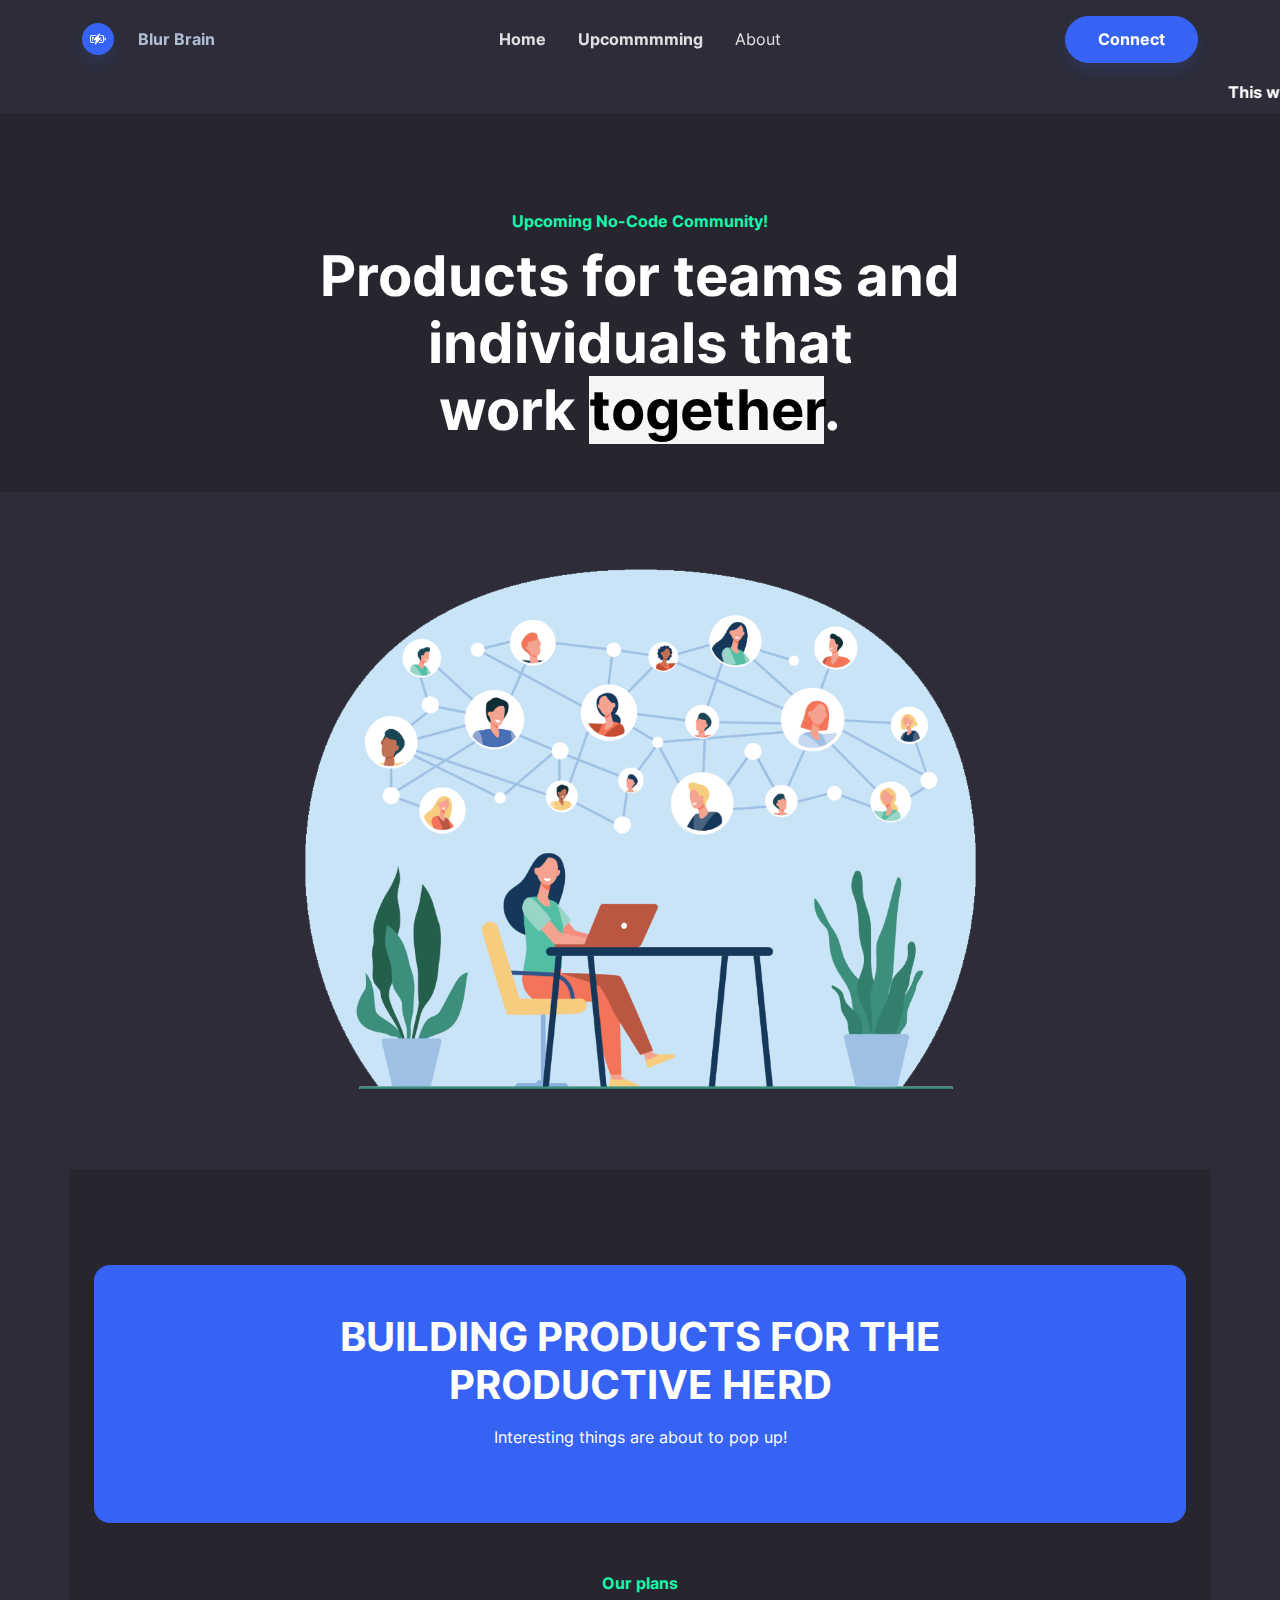
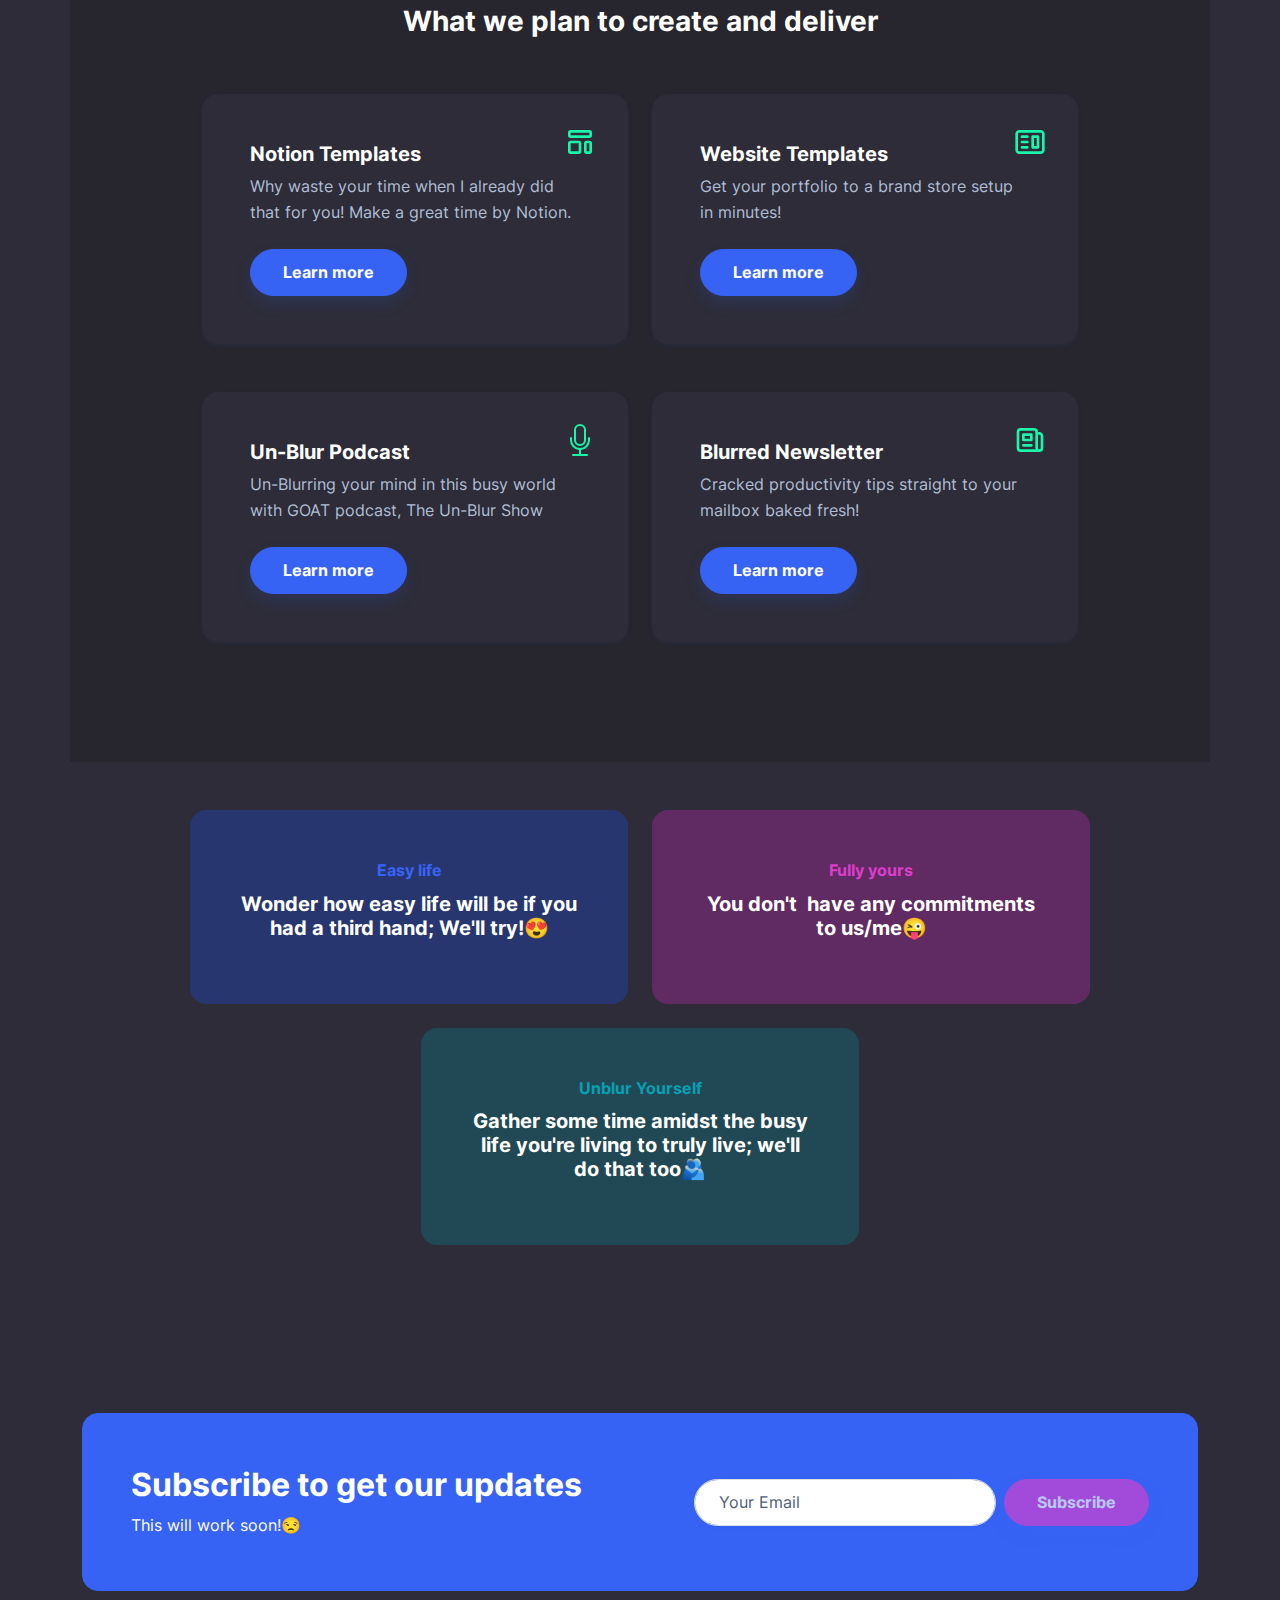
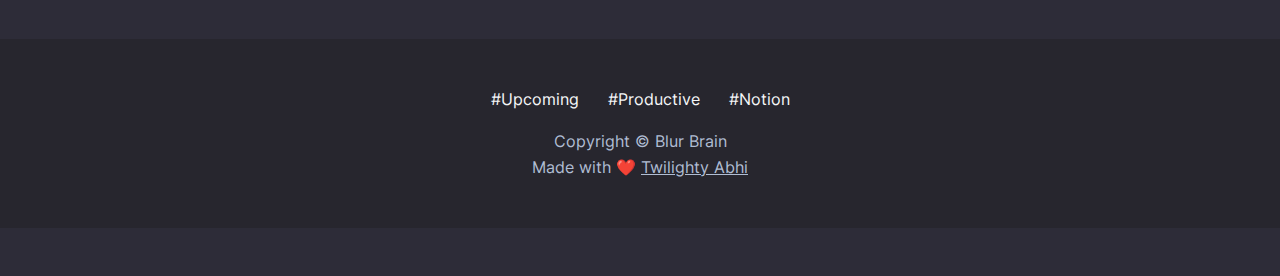
==== commit a682f7a3: "Feat: Site Archeive text and updated other info" ====
--- a/index.html
+++ b/index.html
@@ -12,6 +12,7 @@
 </head>
 
 <body>
+    
     <!-- Start: Navbar Centered Links -->
     <nav class="navbar navbar-dark navbar-expand-md sticky-top py-3" id="mainNav">
         <div class="container"><a class="navbar-brand d-flex align-items-center" href="/"><span class="bs-icon-sm bs-icon-circle bs-icon-primary shadow d-flex justify-content-center align-items-center me-2 bs-icon"><svg xmlns="http://www.w3.org/2000/svg" width="1em" height="1em" fill="currentColor" viewBox="0 0 16 16" class="bi bi-battery-charging">
@@ -32,6 +33,7 @@
         </div>
         
     </nav><!-- End: Navbar Centered Links -->
+<marquee behavior="scroll" direction="left" style="color: white;"><b>This website now stays as a POW and the product mentioned has been changed to another name and features!</b></marquee>
     <header class="bg-dark">
         <!-- Start: Hero Clean Reverse -->
         <div class="container pt-4 pt-xl-5">
